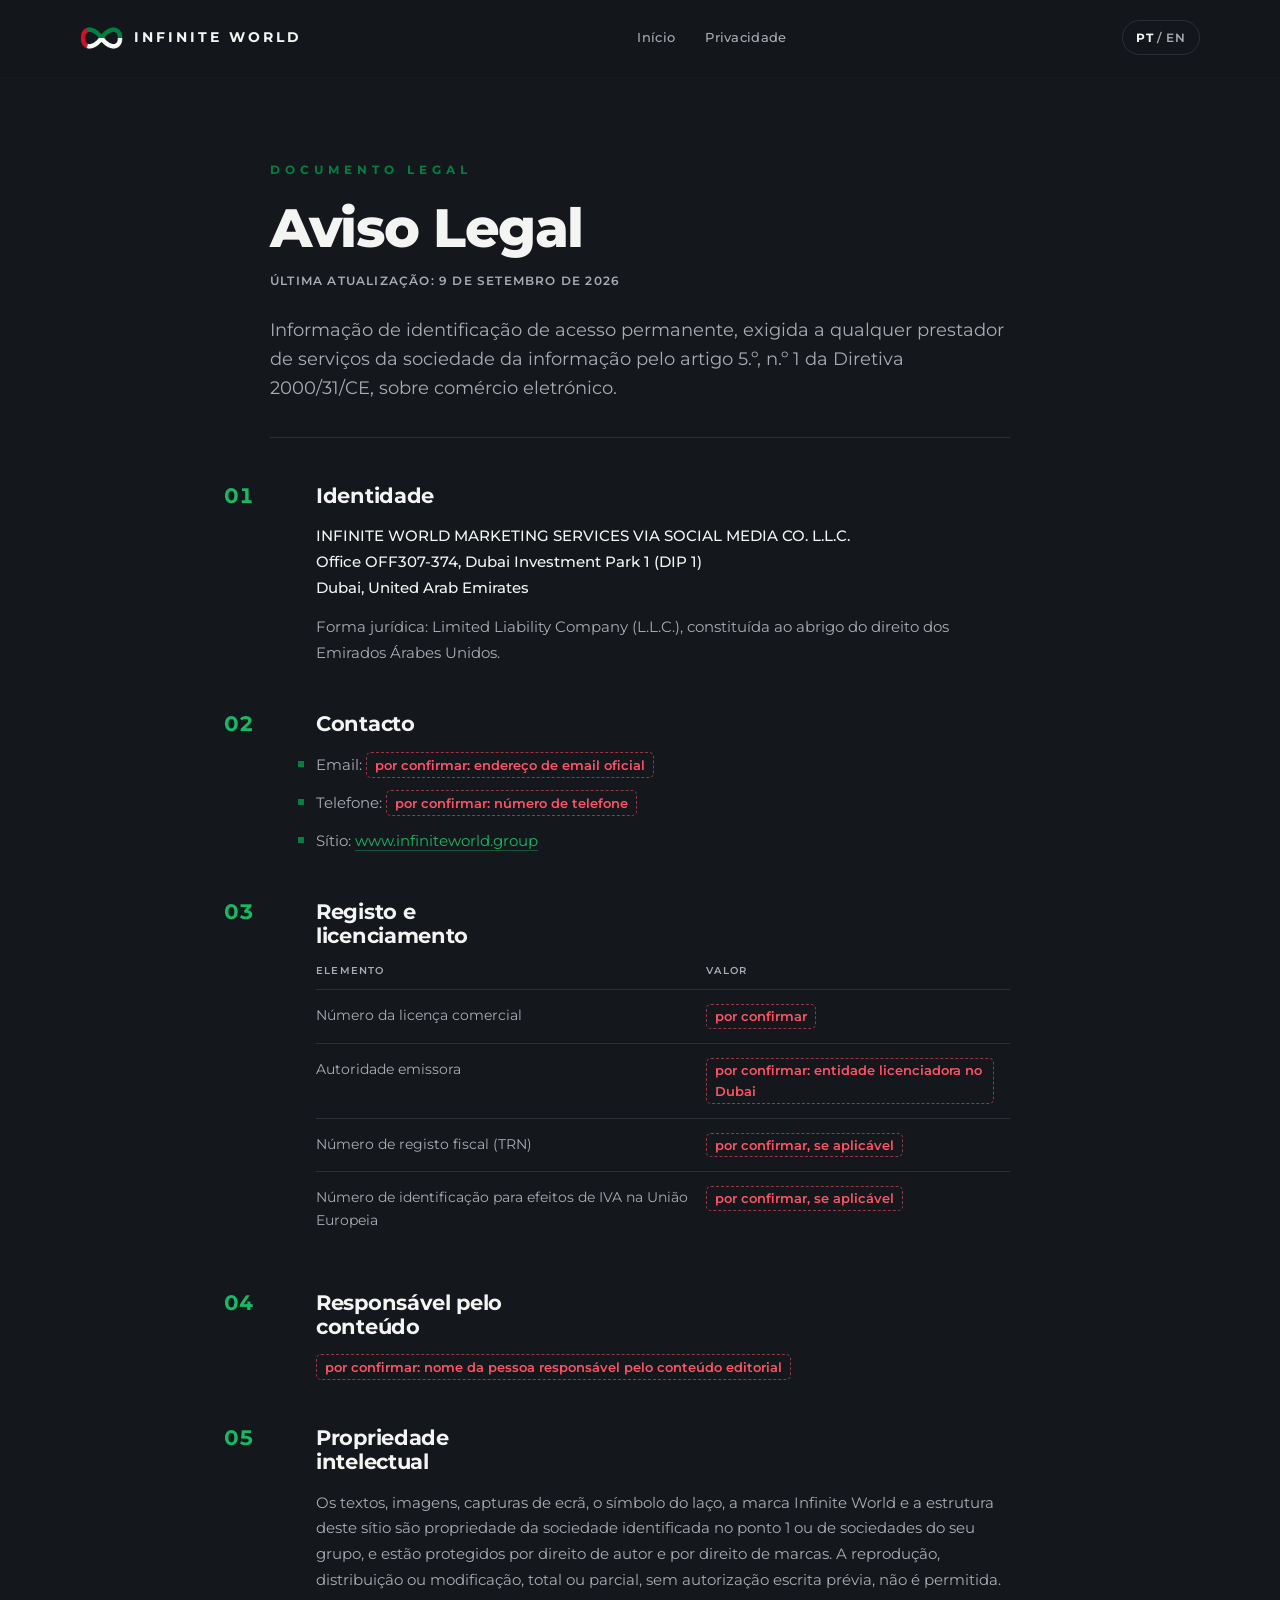
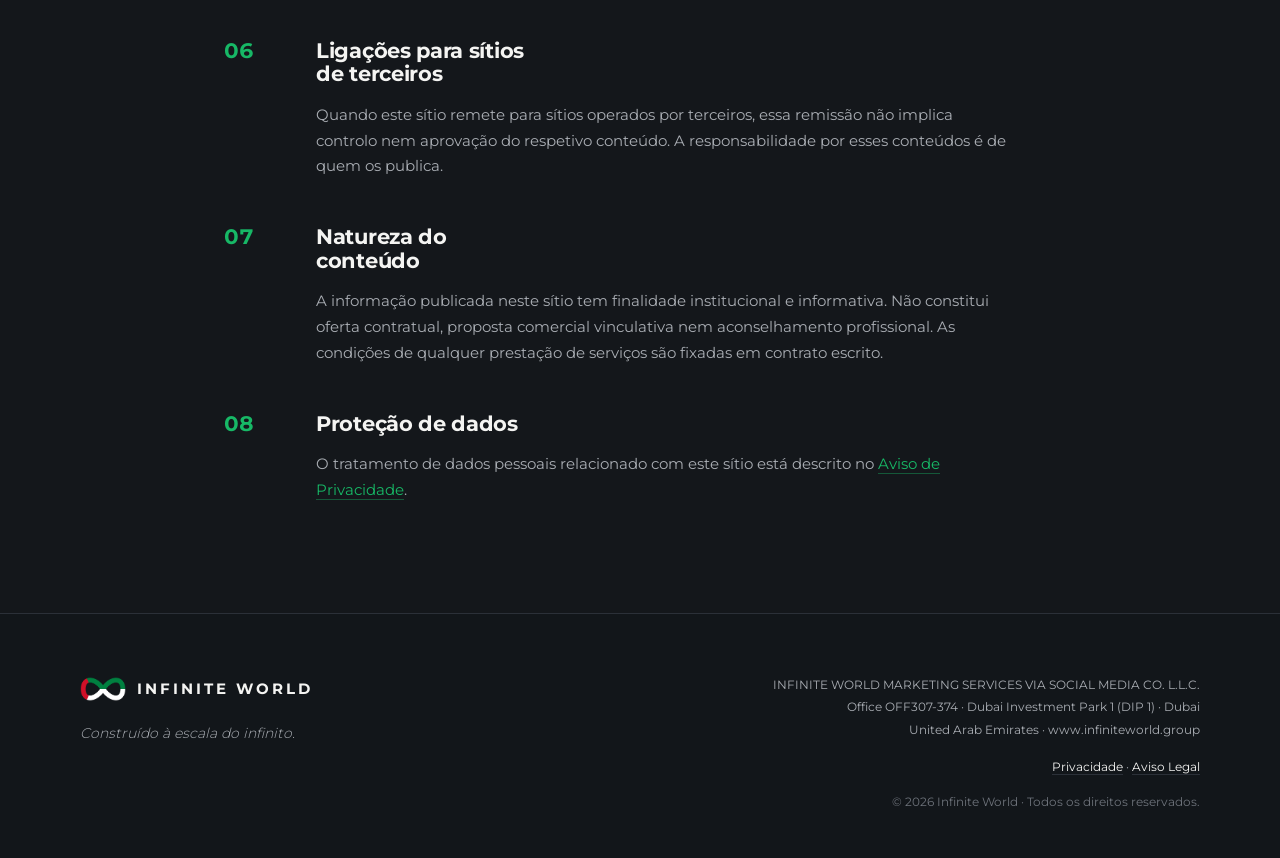
==== aviso-legal.html @ c8f627da "feat: EU legal pages and self hosted fonts - Privacy notice and legal notice, one file per language," ====
<!doctype html>
<html lang="pt">
  <head>
    <meta charset="utf-8" />
    <meta name="viewport" content="width=device-width, initial-scale=1" />
    <title>Aviso Legal | Infinite World</title>
    <meta name="description" content="Identificação legal do responsável por este sítio, exigida pelo artigo 5.º, n.º 1 da Diretiva 2000/31/CE." />
    <link rel="alternate" hreflang="en" href="legal-notice.html" />
    <link rel="icon" type="image/png" href="assets/favicon-256.png" />
    <link
      rel="preload"
      href="assets/fonts/montserrat-latin.woff2"
      as="font"
      type="font/woff2"
      crossorigin
    />
    <link rel="stylesheet" href="styles.css" />
  </head>
  <body>
    <header id="nav">
      <div class="nav-inner">
        <a class="brand" href="index.html" aria-label="Infinite World">
          <img src="assets/simbolo-transparente-escuro-2048.png" alt="" />
          <span class="wm">INFINITE WORLD</span>
        </a>
        <nav class="nav-links">
          <a href="index.html">Início</a>
          <a href="privacidade.html">Privacidade</a>
        </nav>
        <div class="nav-right">
          <a class="lang" href="legal-notice.html" hreflang="en"
            ><b>PT</b><span>/ EN</span></a
          >
        </div>
      </div>
    </header>

    <main class="legal">
      <div class="container narrow">
        <p class="eyebrow">DOCUMENTO LEGAL</p>
        <h1>Aviso Legal</h1>
        <p class="legal-meta">Última atualização: 9 de setembro de 2026</p>
        <p class="lead">Informação de identificação de acesso permanente, exigida a qualquer prestador de serviços da sociedade da informação pelo artigo 5.º, n.º 1 da Diretiva 2000/31/CE, sobre comércio eletrónico.</p>
        <section class="legal-sec">
          <h2><span class="legal-n">01</span>Identidade</h2>
          <p class="addr">INFINITE WORLD MARKETING SERVICES VIA SOCIAL MEDIA CO. L.L.C.<br />Office OFF307-374, Dubai Investment Park 1 (DIP 1)<br />Dubai, United Arab Emirates</p>
          <p>Forma jurídica: Limited Liability Company (L.L.C.), constituída ao abrigo do direito dos Emirados Árabes Unidos.</p>
        </section>
        <section class="legal-sec">
          <h2><span class="legal-n">02</span>Contacto</h2>
          <ul><li>Email: <span class="todo">por confirmar: endereço de email oficial</span></li><li>Telefone: <span class="todo">por confirmar: número de telefone</span></li><li>Sítio: <a href="index.html">www.infiniteworld.group</a></li></ul>
        </section>
        <section class="legal-sec">
          <h2><span class="legal-n">03</span>Registo e licenciamento</h2>
          <div class="table-wrap"><table class="legal-table"><thead><tr><th>Elemento</th><th>Valor</th></tr></thead><tbody><tr><td>Número da licença comercial</td><td><span class="todo">por confirmar</span></td></tr><tr><td>Autoridade emissora</td><td><span class="todo">por confirmar: entidade licenciadora no Dubai</span></td></tr><tr><td>Número de registo fiscal (TRN)</td><td><span class="todo">por confirmar, se aplicável</span></td></tr><tr><td>Número de identificação para efeitos de IVA na União Europeia</td><td><span class="todo">por confirmar, se aplicável</span></td></tr></tbody></table></div>
        </section>
        <section class="legal-sec">
          <h2><span class="legal-n">04</span>Responsável pelo conteúdo</h2>
          <p><span class="todo">por confirmar: nome da pessoa responsável pelo conteúdo editorial</span></p>
        </section>
        <section class="legal-sec">
          <h2><span class="legal-n">05</span>Propriedade intelectual</h2>
          <p>Os textos, imagens, capturas de ecrã, o símbolo do laço, a marca Infinite World e a estrutura deste sítio são propriedade da sociedade identificada no ponto 1 ou de sociedades do seu grupo, e estão protegidos por direito de autor e por direito de marcas. A reprodução, distribuição ou modificação, total ou parcial, sem autorização escrita prévia, não é permitida.</p>
        </section>
        <section class="legal-sec">
          <h2><span class="legal-n">06</span>Ligações para sítios de terceiros</h2>
          <p>Quando este sítio remete para sítios operados por terceiros, essa remissão não implica controlo nem aprovação do respetivo conteúdo. A responsabilidade por esses conteúdos é de quem os publica.</p>
        </section>
        <section class="legal-sec">
          <h2><span class="legal-n">07</span>Natureza do conteúdo</h2>
          <p>A informação publicada neste sítio tem finalidade institucional e informativa. Não constitui oferta contratual, proposta comercial vinculativa nem aconselhamento profissional. As condições de qualquer prestação de serviços são fixadas em contrato escrito.</p>
        </section>
        <section class="legal-sec">
          <h2><span class="legal-n">08</span>Proteção de dados</h2>
          <p>O tratamento de dados pessoais relacionado com este sítio está descrito no <a href="privacidade.html">Aviso de Privacidade</a>.</p>
        </section>
      </div>
    </main>

    <footer id="footer">
      <div class="container footer-inner">
        <div class="foot-brand">
          <div class="brand-lockup">
            <img
              src="assets/simbolo-transparente-escuro-2048.png"
              alt=""
            /><span>INFINITE WORLD</span>
          </div>
          <p class="tagline">Construído à escala do infinito.</p>
        </div>
        <div class="foot-legal">
          <p>INFINITE WORLD MARKETING SERVICES VIA SOCIAL MEDIA CO. L.L.C.</p>
          <p>
            Office OFF307-374 &middot; Dubai Investment Park 1 (DIP 1) &middot;
            Dubai
          </p>
          <p>United Arab Emirates &middot; www.infiniteworld.group</p>
          <p class="foot-links">
            <a href="privacidade.html">Privacidade</a> &middot;
            <a href="aviso-legal.html">Aviso Legal</a>
          </p>
          <p class="copy">&copy; 2026 Infinite World &middot; Todos os direitos reservados.</p>
        </div>
      </div>
    </footer>
  </body>
</html>
---- styles.css ----
/* Montserrat is served from this domain, not from Google. A visitor's IP
   never reaches a third party, so the site needs no consent banner. */
@font-face {
  font-family: "Montserrat";
  font-style: normal;
  font-weight: 100 900;
  font-display: swap;
  src: url("assets/fonts/montserrat-latin.woff2") format("woff2");
  unicode-range: U+0000-00FF, U+0131, U+0152-0153, U+02BB-02BC, U+02C6,
    U+02DA, U+02DC, U+0304, U+0308, U+0329, U+2000-206F, U+20AC, U+2122,
    U+2191, U+2193, U+2212, U+2215, U+FEFF, U+FFFD;
}

/* Infinite World, institutional site */
:root {
  --field: #14171b;
  --panel: #1b1f24;
  --panel-2: #12161a;
  --line: #2b3038;
  --text: #f4f4f2;
  --muted: #a9adb3;
  --green: #008040;
  --red: #d01028;
  --green-b: #17b866;
  --red-b: #ff5268;
  --maxw: 1200px;
  --pad: 120px;
}
* {
  box-sizing: border-box;
  margin: 0;
  padding: 0;
}
html {
  scroll-behavior: smooth;
  overflow-x: hidden;
}
body {
  font-family: Montserrat, system-ui, sans-serif;
  background: var(--field);
  color: var(--text);
  -webkit-font-smoothing: antialiased;
  line-height: 1.6;
  overflow-x: hidden;
}
a {
  color: inherit;
  text-decoration: none;
}
img {
  max-width: 100%;
  display: block;
}
.container {
  width: 100%;
  max-width: var(--maxw);
  margin: 0 auto;
  padding: 0 40px;
}
.container.narrow {
  max-width: 820px;
}

/* ---------- NAV ---------- */
#nav {
  position: sticky;
  top: 0;
  z-index: 50;
  background: rgba(20, 23, 27, 0.72);
  backdrop-filter: blur(12px);
  border-bottom: 1px solid transparent;
  transition:
    padding 0.25s,
    background 0.25s,
    border-color 0.25s;
}
#nav.shrink {
  background: rgba(16, 19, 22, 0.92);
  border-color: var(--line);
}
.nav-inner {
  max-width: var(--maxw);
  margin: 0 auto;
  padding: 20px 40px;
  display: flex;
  align-items: center;
  justify-content: space-between;
  transition: padding 0.25s;
}
#nav.shrink .nav-inner {
  padding: 12px 40px;
}
.brand {
  display: flex;
  align-items: center;
  gap: 11px;
}
.brand img {
  height: 28px;
}
.brand .wm {
  font-weight: 700;
  letter-spacing: 3px;
  font-size: 14px;
}
.nav-links {
  display: flex;
  gap: 30px;
}
.nav-links a {
  font-size: 13px;
  font-weight: 500;
  letter-spacing: 0.3px;
  color: var(--muted);
  transition: color 0.2s;
  position: relative;
}
.nav-links a:hover {
  color: var(--text);
}
.nav-right {
  display: flex;
  align-items: center;
  gap: 14px;
}
.lang {
  background: transparent;
  border: 1px solid var(--line);
  color: var(--text);
  border-radius: 20px;
  padding: 7px 13px;
  font-size: 12px;
  font-weight: 600;
  letter-spacing: 1px;
  cursor: pointer;
  font-family: inherit;
}
.lang b {
  color: var(--text);
}
.lang span {
  color: var(--muted);
  margin-left: 3px;
}
.burger {
  display: none;
  flex-direction: column;
  gap: 5px;
  background: none;
  border: none;
  cursor: pointer;
  padding: 6px;
}
.burger span {
  width: 24px;
  height: 2px;
  background: var(--text);
  transition: 0.25s;
}
.burger.open span:nth-child(1) {
  transform: translateY(7px) rotate(45deg);
}
.burger.open span:nth-child(2) {
  opacity: 0;
}
.burger.open span:nth-child(3) {
  transform: translateY(-7px) rotate(-45deg);
}

/* ---------- TYPO / SHARED ---------- */
.eyebrow {
  font-size: 12px;
  letter-spacing: 5px;
  font-weight: 700;
  color: var(--green);
  margin-bottom: 22px;
}
h1 {
  font-size: 62px;
  line-height: 1.03;
  font-weight: 700;
  letter-spacing: -1px;
}
h1 .thin {
  font-weight: 300;
}
h2 {
  font-size: 38px;
  line-height: 1.12;
  font-weight: 700;
  letter-spacing: -0.5px;
  max-width: 20ch;
}
.center h2,
.center .lead {
  margin-left: auto;
  margin-right: auto;
}
.lead {
  font-size: 18px;
  color: var(--muted);
  margin-top: 20px;
  max-width: 62ch;
}
.note {
  font-size: 14px;
  color: var(--muted);
  margin-top: 26px;
  padding-top: 18px;
  border-top: 1px solid var(--line);
  max-width: 70ch;
}
.band {
  padding: var(--pad) 0;
  border-top: 1px solid var(--line);
}
.center {
  text-align: center;
}

/* reveal */
.section {
  opacity: 0;
  transform: translateY(14px);
  transition:
    opacity 0.7s ease,
    transform 0.7s ease;
}
.section.in {
  opacity: 1;
  transform: none;
}

/* Children of a revealed section arrive one after the other, not all at once */
.reveal-item {
  opacity: 0;
  transform: translateY(16px);
  transition:
    opacity 0.55s ease,
    transform 0.55s ease;
  transition-delay: calc(var(--i, 0) * 70ms);
}
.section.in .reveal-item {
  opacity: 1;
  transform: none;
}

/* Arc meter, drawn only where the number is a real percentage */
.meter {
  display: block;
  width: 46px;
  height: 46px;
  margin-bottom: 12px;
  transform: rotate(-90deg);
}
.meter circle {
  fill: none;
  stroke-width: 5;
  stroke-linecap: round;
}
.meter .bg {
  stroke: var(--line);
}
.meter .fg {
  stroke: var(--green-b);
  stroke-dasharray: 0 999;
  transition: stroke-dasharray 1.1s cubic-bezier(0.22, 1, 0.36, 1);
}

/* buttons */
.cta {
  display: flex;
  gap: 16px;
  margin-top: 38px;
  flex-wrap: wrap;
}
.cta.center {
  justify-content: center;
}
.btn {
  font-size: 14px;
  font-weight: 600;
  letter-spacing: 0.3px;
  padding: 15px 28px;
  border-radius: 5px;
  border: 1.5px solid;
  cursor: pointer;
  display: inline-block;
  transition:
    transform 0.15s,
    background 0.2s;
}
.btn:hover {
  transform: translateY(-2px);
}
.btn.primary {
  background: var(--green);
  border-color: var(--green);
  color: #fff;
}
.btn.ghost {
  background: transparent;
  border-color: var(--line);
  color: var(--text);
}

/* ---------- HERO ---------- */
.hero {
  position: relative;
  min-height: 92vh;
  display: flex;
  align-items: center;
  overflow: hidden;
  border-top: none;
  background:
    radial-gradient(
      120% 90% at 88% 10%,
      rgba(0, 128, 64, 0.16),
      transparent 55%
    ),
    radial-gradient(
      90% 80% at 8% 105%,
      rgba(208, 16, 40, 0.1),
      transparent 60%
    ),
    var(--field);
}
.hero-inner {
  position: relative;
  z-index: 2;
  display: grid;
  grid-template-columns: 1.16fr 0.84fr;
  align-items: center;
  gap: 56px;
}
.hero h1 {
  max-width: 15ch;
}

/* The mark is the original brand file. Every light layer sits over it and is
   clipped by its own alpha, so the silhouette and colours never change. */
.mark {
  position: relative;
  isolation: isolate;
  aspect-ratio: 2048 / 1330;
  width: 100%;
  margin: 0;
  perspective: 1200px;
}
.mark-art {
  position: relative;
  z-index: 1;
  display: block;
  width: 100%;
  height: 100%;
  object-fit: contain;
  transition: transform 0.5s cubic-bezier(0.22, 1, 0.36, 1);
  will-change: transform;
}
.mark-aura {
  position: absolute;
  inset: 0;
  z-index: 0;
  background: url("assets/simbolo-transparente-escuro-2048.png") center /
    contain no-repeat;
  filter: blur(44px) saturate(2);
  mix-blend-mode: screen;
  opacity: 0.34;
  animation: mark-breathe 7s ease-in-out infinite;
}
@keyframes mark-breathe {
  0%,
  100% {
    transform: scale(1.01);
    opacity: 0.26;
  }
  50% {
    transform: scale(1.05);
    opacity: 0.42;
  }
}
.hero .sub {
  font-size: 19px;
  margin-top: 26px;
  max-width: 46ch;
}
.scrollcue {
  position: absolute;
  bottom: 30px;
  left: 50%;
  transform: translateX(-50%);
  font-size: 11px;
  letter-spacing: 3px;
  font-weight: 600;
  color: var(--muted);
  opacity: 0.6;
}

/* ---------- GRIDS ---------- */
.grid {
  display: grid;
  gap: 22px;
  margin-top: 46px;
}
.grid > * {
  min-width: 0;
}
.grid-4 {
  grid-template-columns: repeat(4, 1fr);
}
.grid-3 {
  grid-template-columns: repeat(3, 1fr);
}
.card,
.screen,
.pillar,
.valcol,
.figure {
  background: var(--panel);
  border: 1px solid var(--line);
  border-radius: 12px;
  padding: 26px;
  transition:
    transform 0.2s,
    border-color 0.2s;
}
.card:hover,
.screen:hover,
.pillar:hover {
  transform: translateY(-4px);
  border-color: #394049;
}
.card h3,
.screen h3,
.pillar h3 {
  font-size: 18px;
  font-weight: 700;
  margin-bottom: 8px;
}
.card p,
.screen p,
.pillar p {
  font-size: 14px;
  color: var(--muted);
}

/* ---------- PHILOSOPHY ---------- */
.declaration {
  font-size: 30px;
  font-weight: 300;
  line-height: 1.4;
  margin: 34px auto 0;
  max-width: 24ch;
  position: relative;
  padding-top: 30px;
}
.declaration::before {
  content: "";
  width: 60px;
  height: 3px;
  background: var(--red);
  position: absolute;
  top: 0;
  left: 50%;
  transform: translateX(-50%);
}
.verbs {
  display: flex;
  gap: 14px;
  justify-content: center;
  flex-wrap: wrap;
  margin-top: 40px;
}
.verbs span {
  font-size: 12px;
  letter-spacing: 2px;
  font-weight: 600;
  color: var(--muted);
  border: 1px solid var(--line);
  border-radius: 20px;
  padding: 8px 16px;
}

/* ---------- PLATFORM ---------- */
.platform-grid {
  display: grid;
  grid-template-columns: 1.15fr 0.85fr;
  gap: 54px;
  align-items: center;
}
.caps {
  grid-template-columns: repeat(2, 1fr);
  gap: 16px;
  margin-top: 32px;
}
.cap {
  padding: 0;
  background: none;
  border: none;
}
.cap h4 {
  font-size: 15px;
  font-weight: 600;
  margin-bottom: 5px;
}
.cap h4::before {
  content: "";
  display: inline-block;
  width: 7px;
  height: 7px;
  background: var(--green);
  margin-right: 10px;
  vertical-align: 2px;
}
.cap p {
  font-size: 13px;
  color: var(--muted);
}
.panel {
  background: linear-gradient(160deg, #20252c, #171b20);
  border: 1px solid var(--line);
  border-radius: 16px;
  padding: 22px;
  box-shadow: 0 50px 90px -50px rgba(0, 0, 0, 0.85);
}
.panel-bar {
  display: flex;
  gap: 7px;
  margin-bottom: 18px;
}
.panel-bar span {
  width: 9px;
  height: 9px;
  border-radius: 50%;
  background: #3a3f47;
}
.kpi {
  background: var(--panel-2);
  border: 1px solid var(--line);
  border-radius: 10px;
  padding: 15px;
}
.kpi .n {
  font-size: 28px;
  font-weight: 700;
}
.kpi .n.g {
  color: var(--green-b);
}
.kpi .n.r {
  color: var(--red-b);
}
.kpi .l {
  font-size: 9px;
  letter-spacing: 1px;
  color: var(--muted);
  margin-top: 4px;
}

/* Proof band: the same numbers, now reading as a claim instead of a mock UI.
   Tighter than a full section: it is a strip under the hero, not a chapter. */
.proof {
  padding: 66px 0;
}
.proof-strip {
  display: grid;
  grid-template-columns: repeat(4, 1fr);
  gap: 14px;
  margin-top: 30px;
}
.proof .kpi {
  padding: 28px 24px;
}
.proof .kpi .n {
  font-size: 46px;
  line-height: 1;
  letter-spacing: -1.5px;
}
.proof .kpi .l {
  font-size: 10px;
  letter-spacing: 1.4px;
  margin-top: 10px;
}
.proof-note {
  font-size: 14px;
  color: var(--muted);
  margin-top: 22px;
  max-width: 70ch;
}
.rows {
  margin-top: 14px;
}
.row {
  display: block;
  height: 10px;
  border-radius: 5px;
  background: var(--line);
  margin-top: 10px;
}
.row.g {
  background: linear-gradient(90deg, var(--green), var(--green-b));
  width: 78%;
}
.row.r {
  background: linear-gradient(90deg, var(--red), var(--red-b));
  width: 46%;
}
.map {
  height: 104px;
  border-radius: 10px;
  margin-top: 14px;
  border: 1px solid var(--line);
  background: repeating-linear-gradient(
    45deg,
    #12161a 0 12px,
    #151a1f 12px 24px
  );
}

/* ---------- SCREENS ---------- */
/* ---------- ENGINE PANEL ---------- */
.engine {
  position: relative;
  height: 300px;
  margin-top: 18px;
}
/* Absolute so the canvas can never feed its own size back into the box it is
   measured from, which would grow without end. */
.engine canvas {
  position: absolute;
  inset: 0;
  display: block;
  width: 100%;
  height: 100%;
}
.engine.live .engine-fallback {
  display: none;
}
.engine-cap {
  margin-top: 10px;
  font-size: 11px;
  letter-spacing: 1.5px;
  font-weight: 600;
  color: var(--muted);
  text-align: center;
}

/* ---------- PRODUCT BLOCKS ---------- */
/* One claim, one real screen that proves it, alternating sides. */
.feats {
  display: flex;
  flex-direction: column;
  gap: 110px;
  margin-top: 60px;
}
.feat {
  display: grid;
  grid-template-columns: 0.86fr 1.14fr;
  align-items: center;
  gap: 60px;
}
.feat:nth-child(even) .feat-copy {
  order: 2;
}
.feat-copy .tag {
  font-size: 10px;
  letter-spacing: 2px;
  font-weight: 700;
  color: var(--green-b);
  display: inline-block;
  margin-bottom: 14px;
}
.feat-copy .tag.red {
  color: var(--red-b);
}
.feat-copy h3 {
  font-size: 30px;
  font-weight: 700;
  line-height: 1.16;
  letter-spacing: -0.01em;
  margin-bottom: 14px;
  text-wrap: balance;
}
.feat-copy p {
  font-size: 16px;
  line-height: 1.65;
  color: var(--muted);
  max-width: 42ch;
}

/* Frames drawn in CSS: no device photography needed, and they stay sharp */
.device {
  margin: 0;
  position: relative;
}
.device img {
  display: block;
  width: 100%;
  height: auto;
}
.device.laptop {
  background: var(--panel);
  border: 1px solid var(--line);
  border-radius: 12px;
  overflow: hidden;
  box-shadow:
    0 30px 70px rgba(0, 0, 0, 0.55),
    0 0 60px rgba(0, 128, 64, 0.1);
}
.device.laptop .bezel {
  display: flex;
  align-items: center;
  gap: 7px;
  padding: 0 14px;
  height: 30px;
  background: var(--panel-2);
  border-bottom: 1px solid var(--line);
}
.device.laptop .bezel span {
  width: 9px;
  height: 9px;
  border-radius: 50%;
  background: #333a43;
}
.device.phone {
  width: min(300px, 100%);
  margin-inline: auto;
  padding: 10px;
  background: #0c0f12;
  border: 1px solid var(--line);
  border-radius: 34px;
  box-shadow:
    0 30px 70px rgba(0, 0, 0, 0.55),
    0 0 60px rgba(0, 128, 64, 0.1);
}
.device.phone img {
  border-radius: 24px;
}

/* Real captures of the running system, not mockups */
.screen {
  overflow: hidden;
  padding-top: 0;
}
.screen .shot {
  display: block;
  width: calc(100% + 52px);
  max-width: none; /* bleed past the card padding, edge to edge */
  height: auto; /* the width/height attributes would otherwise pin the ratio */
  margin: 0 -26px 22px;
  aspect-ratio: 16 / 10;
  object-fit: cover;
  object-position: top center;
  border-bottom: 1px solid var(--line);
  transition: transform 0.5s cubic-bezier(0.22, 1, 0.36, 1);
}
.screen:hover .shot {
  transform: scale(1.03);
}
.screen .tag {
  font-size: 10px;
  letter-spacing: 2px;
  font-weight: 700;
  color: var(--green-b);
  display: inline-block;
  margin-bottom: 12px;
}
.screen .tag.red {
  color: var(--red-b);
}
.approw {
  display: flex;
  align-items: center;
  gap: 12px;
  flex-wrap: wrap;
  margin-top: 26px;
  padding: 18px 22px;
  background: var(--panel);
  border: 1px solid var(--line);
  border-radius: 12px;
}
.approw span {
  font-size: 13px;
  color: var(--muted);
}
.approw .apptag {
  font-size: 10px;
  letter-spacing: 2px;
  font-weight: 700;
  color: var(--text);
  border-right: 1px solid var(--line);
  padding-right: 14px;
}
.approw .sos {
  color: var(--red-b);
  font-weight: 700;
}

/* ---------- PILLARS ---------- */
.pillar {
  position: relative;
}
.pillar .num {
  font-size: 12px;
  font-weight: 700;
  color: var(--green);
  letter-spacing: 1px;
}
.pillar h3 {
  margin-top: 10px;
}

/* ---------- VALUE ---------- */
.valcol h3 {
  font-size: 22px;
  font-weight: 700;
}
.valcol .valsub {
  font-size: 14px;
  color: var(--green-b);
  margin: 6px 0 18px;
  font-weight: 500;
}
.valcol ul {
  list-style: none;
}
.valcol li {
  font-size: 14px;
  color: var(--muted);
  padding: 9px 0 9px 20px;
  position: relative;
  border-top: 1px solid var(--line);
}
.valcol li:first-child {
  border-top: none;
}
.valcol li::before {
  content: "";
  position: absolute;
  left: 0;
  top: 16px;
  width: 8px;
  height: 8px;
  border-radius: 2px;
  background: var(--green);
}
.closing {
  text-align: center;
  font-size: 22px;
  font-weight: 300;
  margin-top: 50px;
  color: var(--text);
}

/* ---------- VERTICALS ---------- */
.tier-label {
  font-size: 11px;
  letter-spacing: 3px;
  font-weight: 700;
  color: var(--muted);
  margin-top: 40px;
  margin-bottom: 16px;
}
.chips {
  display: flex;
  flex-wrap: wrap;
  gap: 12px;
}
.chips span {
  font-size: 15px;
  font-weight: 500;
  padding: 12px 22px;
  border-radius: 8px;
  border: 1px solid var(--line);
  background: var(--panel);
  color: var(--muted);
}
.chips.strong span {
  color: var(--text);
  font-weight: 600;
  border-color: var(--green);
  box-shadow: inset 0 0 0 1px rgba(0, 128, 64, 0.25);
}

/* ---------- GROUP ---------- */
.group-grid {
  display: grid;
  grid-template-columns: 1fr 1fr;
  gap: 24px;
  margin-top: 46px;
  align-items: stretch;
}
.group-parent,
.group-child {
  background: var(--panel);
  border: 1px solid var(--line);
  border-radius: 14px;
  padding: 34px;
}
.group-parent {
  border-color: #394049;
}
.brand-lockup {
  display: flex;
  align-items: center;
  gap: 11px;
  margin-bottom: 18px;
}
.brand-lockup img {
  height: 30px;
}
.brand-lockup span {
  font-weight: 700;
  letter-spacing: 3px;
  font-size: 15px;
}
.group-parent p,
.group-child p {
  font-size: 15px;
  color: var(--muted);
}
.child-name {
  font-weight: 800;
  letter-spacing: 4px;
  font-size: 22px;
  margin-bottom: 18px;
}
.endorse {
  margin-top: 16px;
  font-size: 12px;
  letter-spacing: 2px;
  color: var(--green);
  font-weight: 600;
}

/* ---------- DUBAI ---------- */
.figures {
  margin-top: 46px;
}
.figure {
  text-align: left;
}
.figure .fn {
  font-size: 44px;
  font-weight: 800;
  letter-spacing: -1px;
}
.figure .fn.g {
  color: var(--green-b);
}
.figure p {
  font-size: 13px;
  color: var(--muted);
  margin-top: 8px;
}

/* ---------- FOOTER ---------- */
#footer {
  border-top: 1px solid var(--line);
  padding: 60px 0 44px;
  background: var(--panel-2);
}
.footer-inner {
  display: flex;
  justify-content: space-between;
  gap: 40px;
  flex-wrap: wrap;
}
.foot-brand .tagline {
  color: var(--muted);
  font-size: 14px;
  margin-top: 14px;
  font-weight: 300;
  font-style: italic;
}
.foot-legal {
  text-align: right;
}
.foot-legal p {
  font-size: 12px;
  color: var(--muted);
  line-height: 1.9;
}
.foot-legal .copy {
  margin-top: 12px;
  color: #6d727a;
}

/* ---------- TABLET ---------- */
@media (max-width: 980px) {
  .proof-strip {
    grid-template-columns: repeat(2, 1fr);
  }
  :root {
    --pad: 88px;
  }
  h1 {
    font-size: 48px;
  }
  h2 {
    font-size: 30px;
  }
  .grid-4 {
    grid-template-columns: repeat(2, 1fr);
  }
  .platform-grid {
    grid-template-columns: 1fr;
    gap: 40px;
  }
  .group-grid {
    grid-template-columns: 1fr;
  }
  .nav-links {
    gap: 22px;
  }
}

/* ---------- MOBILE ---------- */
@media (max-width: 640px) {
  .proof .kpi {
    padding: 20px 18px;
  }
  .proof .kpi .n {
    font-size: 34px;
  }
  :root {
    --pad: 64px;
  }
  .container {
    padding: 0 22px;
  }
  .nav-inner,
  #nav.shrink .nav-inner {
    padding: 14px 22px;
  }
  .brand .wm {
    font-size: 12px;
    letter-spacing: 2px;
  }
  .burger {
    display: flex;
  }
  .nav-links {
    display: none;
    position: fixed;
    inset: 0 0 0 auto;
    top: 0;
    width: 78%;
    height: 100vh;
    flex-direction: column;
    justify-content: center;
    gap: 26px;
    padding: 40px;
    background: var(--panel-2);
    border-left: 1px solid var(--line);
    z-index: 40;
  }
  .nav-links.open {
    display: flex;
  }
  .nav-links a {
    font-size: 18px;
    color: var(--text);
  }
  h1 {
    font-size: 38px;
  }
  h2 {
    font-size: 26px;
  }
  .hero {
    min-height: 86vh;
  }
  .hero-inner {
    grid-template-columns: 1fr;
    gap: 30px;
  }

  .feats {
    gap: 62px;
    margin-top: 38px;
  }
  .feat {
    grid-template-columns: 1fr;
    gap: 24px;
  }
  .feat:nth-child(even) .feat-copy {
    order: 0;
  }
  .feat-copy h3 {
    font-size: 23px;
  }
  .feat-copy p {
    font-size: 15px;
  }
  .device.laptop {
    border-radius: 9px;
  }
  .device.phone {
    width: min(240px, 100%);
  }
  .mark {
    order: -1;
    width: 84%;
    margin: 0 auto;
  }
  .grid-4,
  .grid-3 {
    grid-template-columns: 1fr;
  }
  .grid-4.pillars {
    grid-template-columns: 1fr 1fr;
  }
  .caps {
    grid-template-columns: 1fr;
  }
  .figures {
    grid-template-columns: 1fr 1fr;
  }
  .foot-legal {
    text-align: left;
  }
  .footer-inner {
    flex-direction: column;
  }
  .btn {
    padding: 14px 24px;
  }
  .cta .btn {
    flex: 1;
    text-align: center;
  }
}

/* ---------- REDUCED MOTION ---------- */
@media (prefers-reduced-motion: reduce) {
  html {
    scroll-behavior: auto;
  }
  .section {
    opacity: 1;
    transform: none;
    transition: none;
  }
  .mark-aura {
    animation: none;
  }
  .mark-art {
    transition: none;
  }
  .btn:hover,
  .card:hover,
  .screen:hover,
  .pillar:hover {
    transform: none;
  }
}

/* ---------- LEGAL PAGES ---------- */
.legal {
  padding: 84px 0 110px;
}
.legal h1 {
  font-size: clamp(34px, 5vw, 54px);
  font-weight: 800;
  letter-spacing: -1.5px;
  margin-top: 10px;
}
.legal-meta {
  margin-top: 14px;
  font-size: 12px;
  letter-spacing: 1.2px;
  font-weight: 600;
  color: var(--muted);
  text-transform: uppercase;
}
.legal .lead {
  margin-top: 26px;
  padding-bottom: 34px;
  border-bottom: 1px solid var(--line);
}
.legal-sec {
  padding-top: 46px;
}
.legal-sec h2 {
  font-size: 21px;
  font-weight: 700;
  letter-spacing: -0.3px;
  margin-bottom: 16px;
  /* hanging indent: a wrapped title lines up with the title, not the number */
  padding-left: 46px;
  text-indent: -46px;
}
.legal-n {
  display: inline-block;
  min-width: 46px;
  color: var(--green-b);
  font-variant-numeric: tabular-nums;
}
.legal-sec p,
.legal-sec li {
  color: var(--muted);
  font-size: 15px;
  line-height: 1.72;
}
.legal-sec p + p,
.legal-sec > ul,
.legal-sec > .table-wrap,
.legal-sec ul + p,
.legal-sec .table-wrap + p {
  margin-top: 14px;
}
.legal-sec ul {
  list-style: none;
  padding-left: 46px;
}
.legal-sec li + li {
  margin-top: 12px;
}
.legal-sec li::before {
  content: "";
  display: inline-block;
  width: 6px;
  height: 6px;
  background: var(--green);
  margin-right: 12px;
  margin-left: -18px;
  vertical-align: 3px;
}
.legal-sec b {
  color: var(--text);
  font-weight: 600;
}
.legal-sec a {
  color: var(--green-b);
  text-decoration: none;
  border-bottom: 1px solid rgba(23, 184, 102, 0.4);
}
.legal-sec a:hover {
  border-bottom-color: var(--green-b);
}
.legal-sec .addr {
  color: var(--text);
  font-weight: 500;
  padding-left: 46px;
}
.legal-sec .fine {
  font-size: 13px;
  color: #7f858d;
  padding-top: 12px;
}
.legal-sec > p,
.legal-sec > .fine {
  padding-left: 46px;
}
.legal-sec code {
  font-family: ui-monospace, "SFMono-Regular", Menlo, monospace;
  font-size: 13px;
  color: var(--text);
  background: var(--panel-2);
  border: 1px solid var(--line);
  border-radius: 5px;
  padding: 1px 6px;
}
.table-wrap {
  overflow-x: auto;
  margin-left: 46px;
}
.legal-table {
  width: 100%;
  border-collapse: collapse;
  font-size: 14px;
  min-width: 520px;
}
.legal-table th {
  text-align: left;
  font-size: 10px;
  letter-spacing: 1.2px;
  text-transform: uppercase;
  color: var(--muted);
  font-weight: 600;
  padding: 0 16px 10px 0;
  border-bottom: 1px solid var(--line);
}
.legal-table td {
  color: var(--muted);
  padding: 14px 16px 14px 0;
  border-bottom: 1px solid var(--line);
  vertical-align: top;
  line-height: 1.6;
}
.legal-table tr:last-child td {
  border-bottom: none;
}

/* Anything the client still has to supply. Deliberately loud: this must never
   reach production unnoticed. */
.todo {
  display: inline-block;
  color: var(--red-b);
  border: 1px dashed rgba(255, 82, 104, 0.55);
  border-radius: 5px;
  padding: 1px 8px;
  font-size: 13px;
  font-weight: 600;
}

/* The language switch is a link on these pages, not a button */
a.lang {
  text-decoration: none;
  display: inline-block;
}
a.lang:hover {
  border-color: var(--muted);
}
.foot-links {
  margin-top: 14px;
}
.foot-links a {
  color: var(--text);
  text-decoration: none;
  border-bottom: 1px solid var(--line);
}
.foot-links a:hover {
  border-bottom-color: var(--green-b);
}

@media (max-width: 640px) {
  .legal-sec h2 {
    padding-left: 0;
    text-indent: 0;
  }
  .legal-n {
    display: block;
    min-width: 0;
    margin-bottom: 6px;
  }
  .legal-sec > p,
  .legal-sec > .fine,
  .legal-sec .addr,
  .legal-sec ul {
    padding-left: 0;
  }
  .legal-sec li::before {
    margin-left: 0;
    margin-right: 10px;
  }
  .table-wrap {
    margin-left: 0;
  }
}
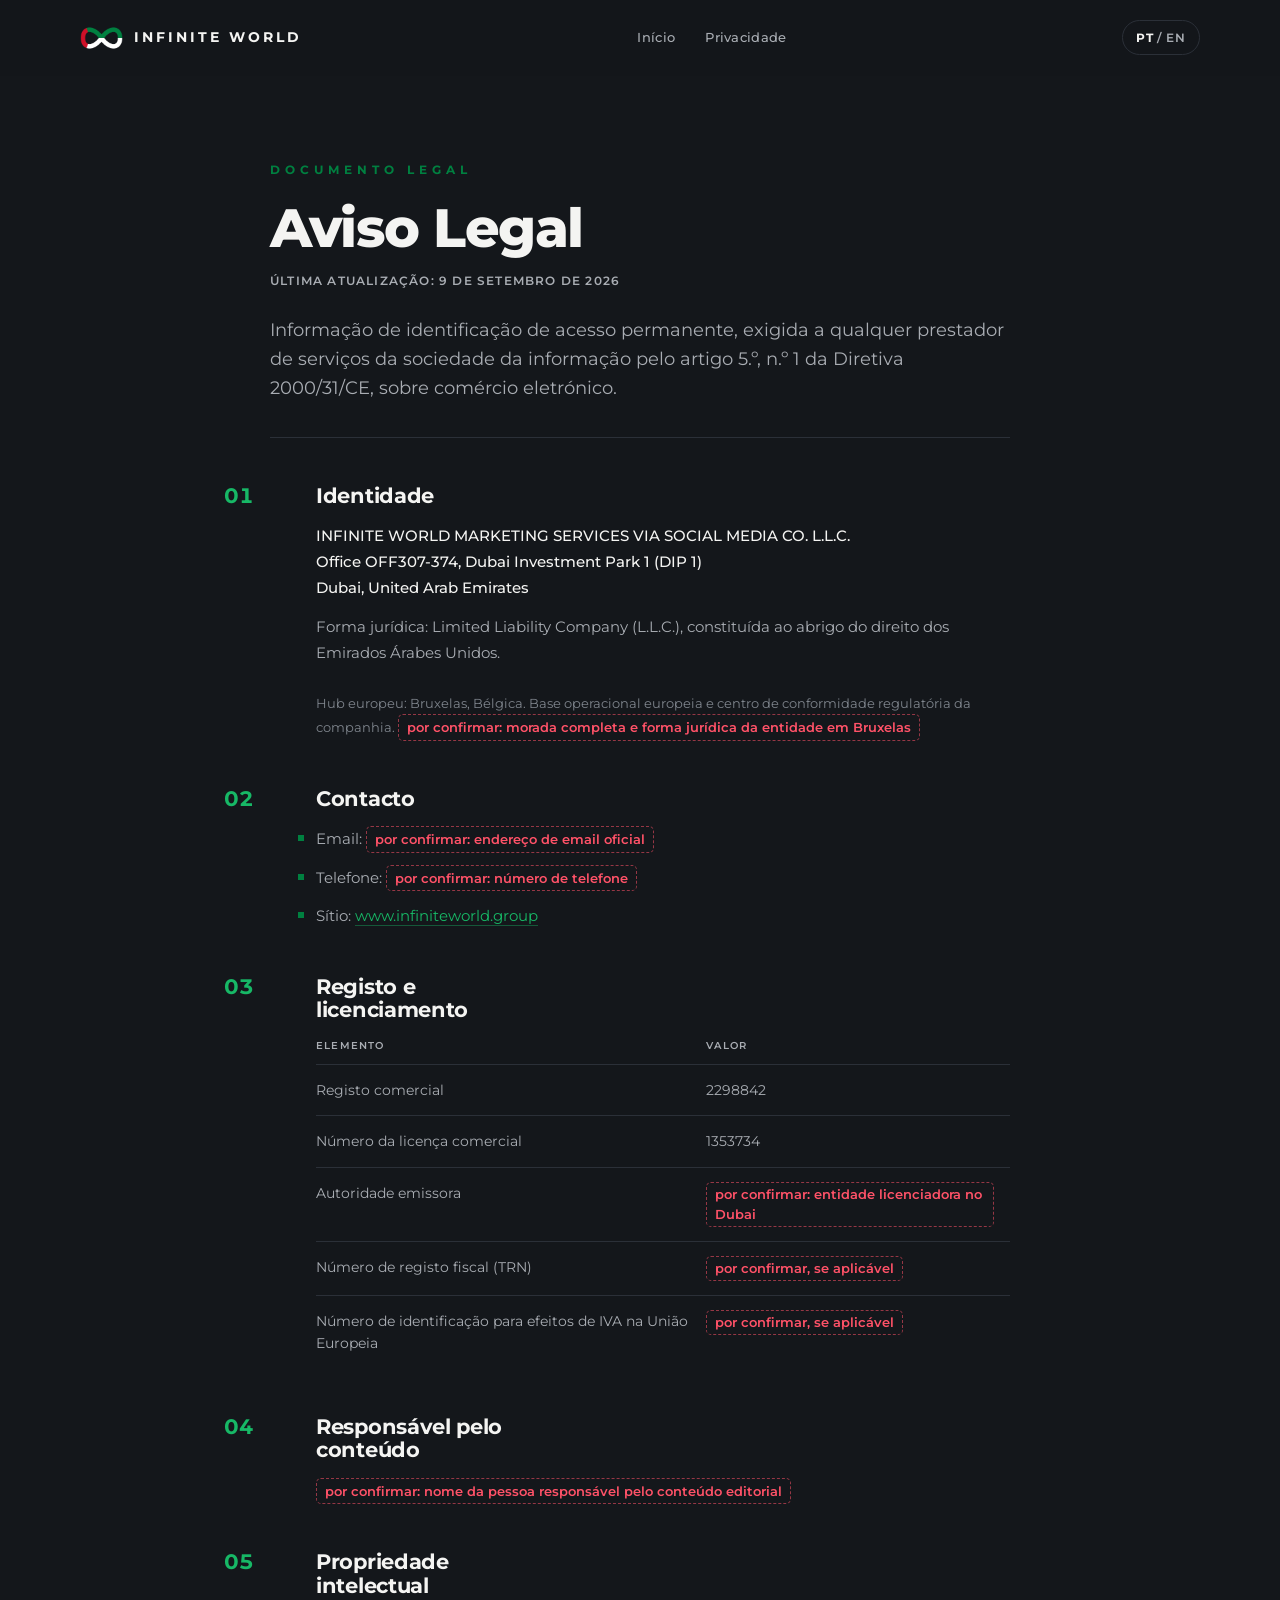
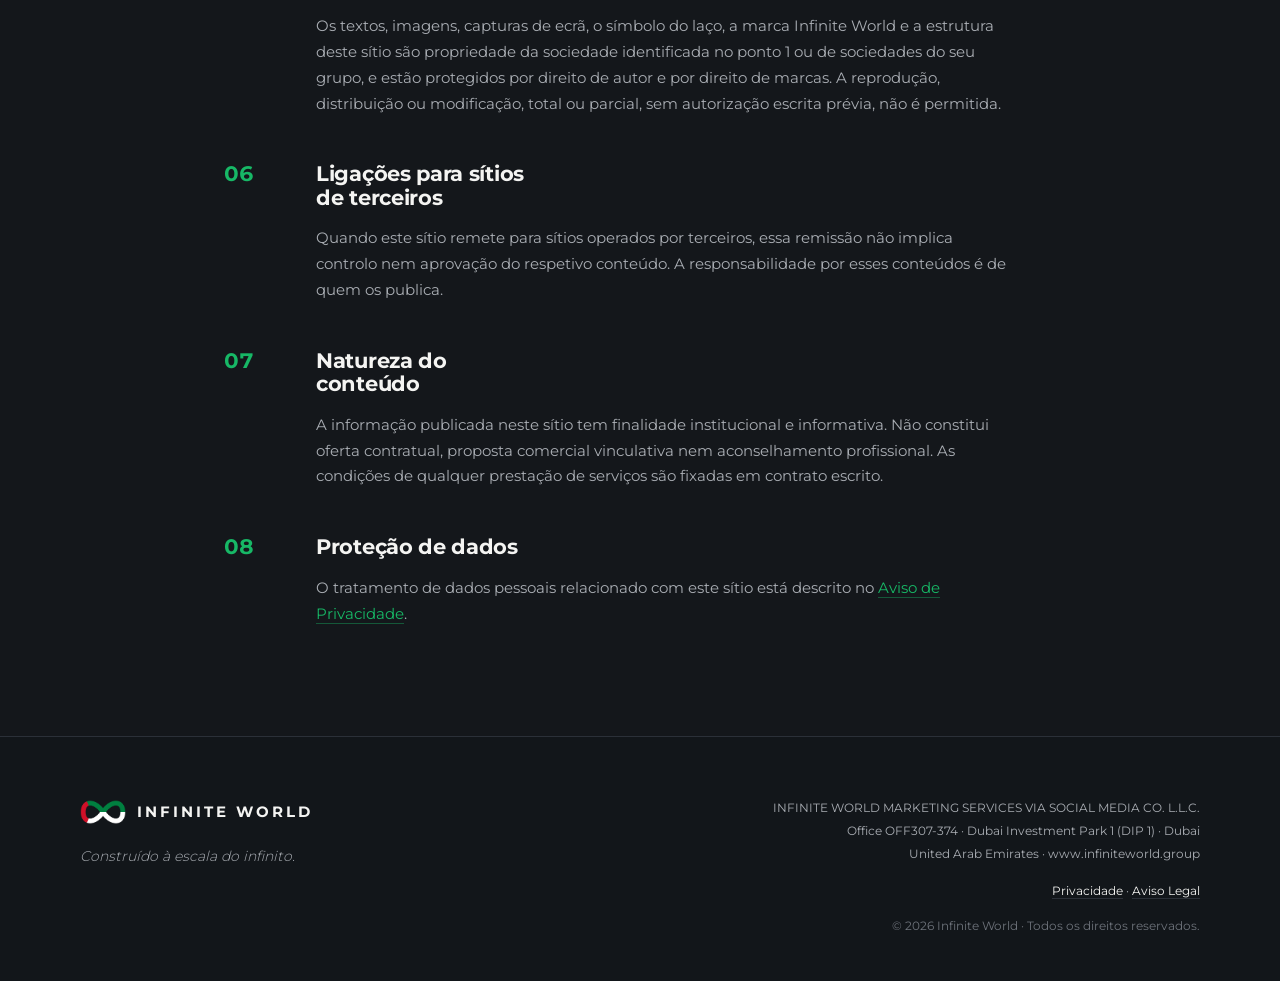
==== commit fa5c74ce: "feat: legal identity from the master document The master institutional document supplies two values " ====
--- a/aviso-legal.html
+++ b/aviso-legal.html
@@ -45,6 +45,7 @@
           <h2><span class="legal-n">01</span>Identidade</h2>
           <p class="addr">INFINITE WORLD MARKETING SERVICES VIA SOCIAL MEDIA CO. L.L.C.<br />Office OFF307-374, Dubai Investment Park 1 (DIP 1)<br />Dubai, United Arab Emirates</p>
           <p>Forma jurídica: Limited Liability Company (L.L.C.), constituída ao abrigo do direito dos Emirados Árabes Unidos.</p>
+          <p class="fine">Hub europeu: Bruxelas, Bélgica. Base operacional europeia e centro de conformidade regulatória da companhia. <span class="todo">por confirmar: morada completa e forma jurídica da entidade em Bruxelas</span></p>
         </section>
         <section class="legal-sec">
           <h2><span class="legal-n">02</span>Contacto</h2>
@@ -52,7 +53,7 @@
         </section>
         <section class="legal-sec">
           <h2><span class="legal-n">03</span>Registo e licenciamento</h2>
-          <div class="table-wrap"><table class="legal-table"><thead><tr><th>Elemento</th><th>Valor</th></tr></thead><tbody><tr><td>Número da licença comercial</td><td><span class="todo">por confirmar</span></td></tr><tr><td>Autoridade emissora</td><td><span class="todo">por confirmar: entidade licenciadora no Dubai</span></td></tr><tr><td>Número de registo fiscal (TRN)</td><td><span class="todo">por confirmar, se aplicável</span></td></tr><tr><td>Número de identificação para efeitos de IVA na União Europeia</td><td><span class="todo">por confirmar, se aplicável</span></td></tr></tbody></table></div>
+          <div class="table-wrap"><table class="legal-table"><thead><tr><th>Elemento</th><th>Valor</th></tr></thead><tbody><tr><td>Registo comercial</td><td>2298842</td></tr><tr><td>Número da licença comercial</td><td>1353734</td></tr><tr><td>Autoridade emissora</td><td><span class="todo">por confirmar: entidade licenciadora no Dubai</span></td></tr><tr><td>Número de registo fiscal (TRN)</td><td><span class="todo">por confirmar, se aplicável</span></td></tr><tr><td>Número de identificação para efeitos de IVA na União Europeia</td><td><span class="todo">por confirmar, se aplicável</span></td></tr></tbody></table></div>
         </section>
         <section class="legal-sec">
           <h2><span class="legal-n">04</span>Responsável pelo conteúdo</h2>
--- a/styles.css
+++ b/styles.css
@@ -633,6 +633,34 @@
   width: 100%;
   height: 100%;
 }
+/* Drawn when the browser has no WebGL or the visitor asked for reduced motion.
+   It shows the same six layers the engine does, so a panel without 3D still
+   reads as a designed object rather than a broken one. */
+.engine-fallback {
+  position: absolute;
+  inset: 0;
+  display: flex;
+  flex-direction: column;
+  align-items: center;
+  justify-content: center;
+  gap: 11px;
+  transform: rotateX(58deg) rotateZ(-38deg);
+}
+.engine-fallback i {
+  display: block;
+  width: 172px;
+  height: 46px;
+  border-radius: 8px;
+  border: 1px solid #333a44;
+  background: linear-gradient(135deg, #262c34, #191d23);
+  box-shadow: 0 14px 26px -16px rgba(0, 0, 0, 0.95);
+}
+.engine-fallback i.g {
+  border-color: var(--green);
+}
+.engine-fallback i.r {
+  border-color: var(--red);
+}
 .engine.live .engine-fallback {
   display: none;
 }
@@ -1039,6 +1067,12 @@
   }
   .burger {
     display: flex;
+  }
+  /* The drawer is a positioned descendant of the header, so it paints over the
+     close button unless the controls are lifted above it. */
+  .nav-right {
+    position: relative;
+    z-index: 41;
   }
   .nav-links {
     display: none;
@@ -1349,3 +1383,261 @@
     margin-left: 0;
   }
 }
+/* ---------- MEGA MENU (business areas) ---------- */
+/* The panel is absolute against #nav, which is sticky and therefore the
+   containing block, so it can span the full width from inside a flex item. */
+.nav-item {
+  position: static;
+}
+.mega-trigger {
+  display: flex;
+  align-items: center;
+  gap: 7px;
+  background: none;
+  border: none;
+  cursor: pointer;
+  padding: 0;
+  font-family: inherit;
+  font-size: 13px;
+  font-weight: 500;
+  letter-spacing: 0.3px;
+  color: var(--muted);
+  transition: color 0.2s;
+}
+.mega-trigger:hover,
+.mega-trigger[aria-expanded="true"] {
+  color: var(--text);
+}
+.caret {
+  width: 6px;
+  height: 6px;
+  border-right: 1.5px solid currentColor;
+  border-bottom: 1.5px solid currentColor;
+  transform: translateY(-2px) rotate(45deg);
+  transition: transform 0.25s;
+}
+.mega-trigger[aria-expanded="true"] .caret {
+  transform: translateY(1px) rotate(-135deg);
+}
+.mega {
+  position: absolute;
+  left: 0;
+  right: 0;
+  top: 100%;
+  background: var(--panel-2);
+  border-top: 1px solid var(--line);
+  border-bottom: 1px solid var(--line);
+  box-shadow: 0 40px 70px -40px rgba(0, 0, 0, 0.9);
+  z-index: 45;
+  animation: megaIn 0.22s ease;
+}
+@keyframes megaIn {
+  from {
+    opacity: 0;
+    transform: translateY(-8px);
+  }
+}
+.mega-inner {
+  max-width: var(--maxw);
+  margin: 0 auto;
+  padding: 38px 40px 42px;
+  display: grid;
+  grid-template-columns: 1fr 300px;
+  gap: 54px;
+  align-items: start;
+}
+.mega-cols {
+  display: grid;
+  grid-template-columns: 1fr 1fr;
+  gap: 18px 44px;
+}
+.mega-col.wide {
+  grid-column: 1 / -1;
+  display: grid;
+  grid-template-columns: 1fr 1fr;
+  gap: 18px 44px;
+}
+.mega-link {
+  display: block;
+  padding: 11px 0;
+  border-bottom: 1px solid transparent;
+}
+.mega-link b {
+  display: block;
+  font-size: 14px;
+  font-weight: 600;
+  color: var(--text);
+  transition: color 0.2s;
+}
+.mega-link span {
+  display: block;
+  margin-top: 3px;
+  font-size: 12.5px;
+  line-height: 1.5;
+  color: var(--muted);
+}
+.mega-link:hover b {
+  color: var(--green-b);
+}
+.mega-h {
+  font-size: 10px;
+  letter-spacing: 1.6px;
+  font-weight: 700;
+  color: var(--green-b);
+  margin-bottom: 14px;
+}
+.mega-chips {
+  display: flex;
+  flex-wrap: wrap;
+  gap: 8px;
+}
+.mega-chip {
+  font-size: 12.5px;
+  color: var(--muted);
+  border: 1px solid var(--line);
+  border-radius: 18px;
+  padding: 7px 14px;
+  transition:
+    color 0.2s,
+    border-color 0.2s;
+}
+.mega-chip:hover {
+  color: var(--text);
+  border-color: var(--green);
+}
+.mega-card {
+  display: block;
+  background: var(--panel);
+  border: 1px solid var(--line);
+  border-radius: 12px;
+  padding: 14px;
+  transition: border-color 0.2s;
+}
+.mega-card:hover {
+  border-color: var(--green);
+}
+.mega-card-art {
+  display: block;
+  border-radius: 8px;
+  overflow: hidden;
+  background: var(--panel-2);
+  aspect-ratio: 16 / 10;
+}
+.mega-card-art img {
+  width: 100%;
+  height: 100%;
+  object-fit: cover;
+  object-position: left top;
+  display: block;
+}
+.mega-card-art img.mark {
+  object-fit: contain;
+  padding: 22px;
+  filter: drop-shadow(0 12px 26px rgba(0, 128, 64, 0.28));
+}
+.mega-card-cap {
+  display: block;
+  margin-top: 14px;
+  font-size: 13px;
+  font-weight: 600;
+  line-height: 1.45;
+  color: var(--text);
+}
+.mega-card-cta {
+  display: block;
+  margin-top: 8px;
+  font-size: 11px;
+  letter-spacing: 1.3px;
+  font-weight: 700;
+  color: var(--green-b);
+}
+
+@media (max-width: 980px) {
+  .mega-inner {
+    grid-template-columns: 1fr 240px;
+    gap: 34px;
+    padding: 30px 40px 34px;
+  }
+}
+
+@media (max-width: 760px) {
+  .mega-inner {
+    grid-template-columns: 1fr;
+  }
+  .mega-card {
+    display: none;
+  }
+}
+
+/* Inside the off canvas drawer the panels stop floating and become an
+   accordion, so the whole tree is reachable with one thumb. */
+@media (max-width: 640px) {
+  .nav-links {
+    justify-content: flex-start;
+    overflow-y: auto;
+    padding: 76px 30px 40px;
+    gap: 0;
+  }
+  .nav-item {
+    border-bottom: 1px solid var(--line);
+  }
+  .mega-trigger {
+    width: 100%;
+    justify-content: space-between;
+    font-size: 18px;
+    color: var(--text);
+    padding: 20px 0;
+  }
+  .caret {
+    width: 8px;
+    height: 8px;
+  }
+  .mega {
+    position: static;
+    background: none;
+    border: none;
+    box-shadow: none;
+    animation: none;
+  }
+  .mega-inner {
+    padding: 0 0 18px;
+    gap: 0;
+  }
+  .mega-cols,
+  .mega-col.wide {
+    grid-template-columns: 1fr;
+    gap: 0;
+  }
+  .mega-col + .mega-col {
+    margin-top: 18px;
+  }
+  .nav-links .mega-link {
+    padding: 9px 0;
+  }
+  .nav-links .mega-link b {
+    font-size: 15px;
+  }
+  .mega-link span {
+    display: none;
+  }
+  .nav-links > a {
+    padding: 20px 0;
+    font-size: 18px;
+  }
+  /* Pills wrap onto two lines each in a narrow drawer, so they become a list */
+  .mega-chips {
+    flex-direction: column;
+    align-items: flex-start;
+    gap: 0;
+  }
+  .nav-links .mega-chip {
+    border: none;
+    border-radius: 0;
+    padding: 9px 0;
+    font-size: 15px;
+    color: var(--text);
+  }
+  .mega-h {
+    margin: 6px 0 4px;
+  }
+}
